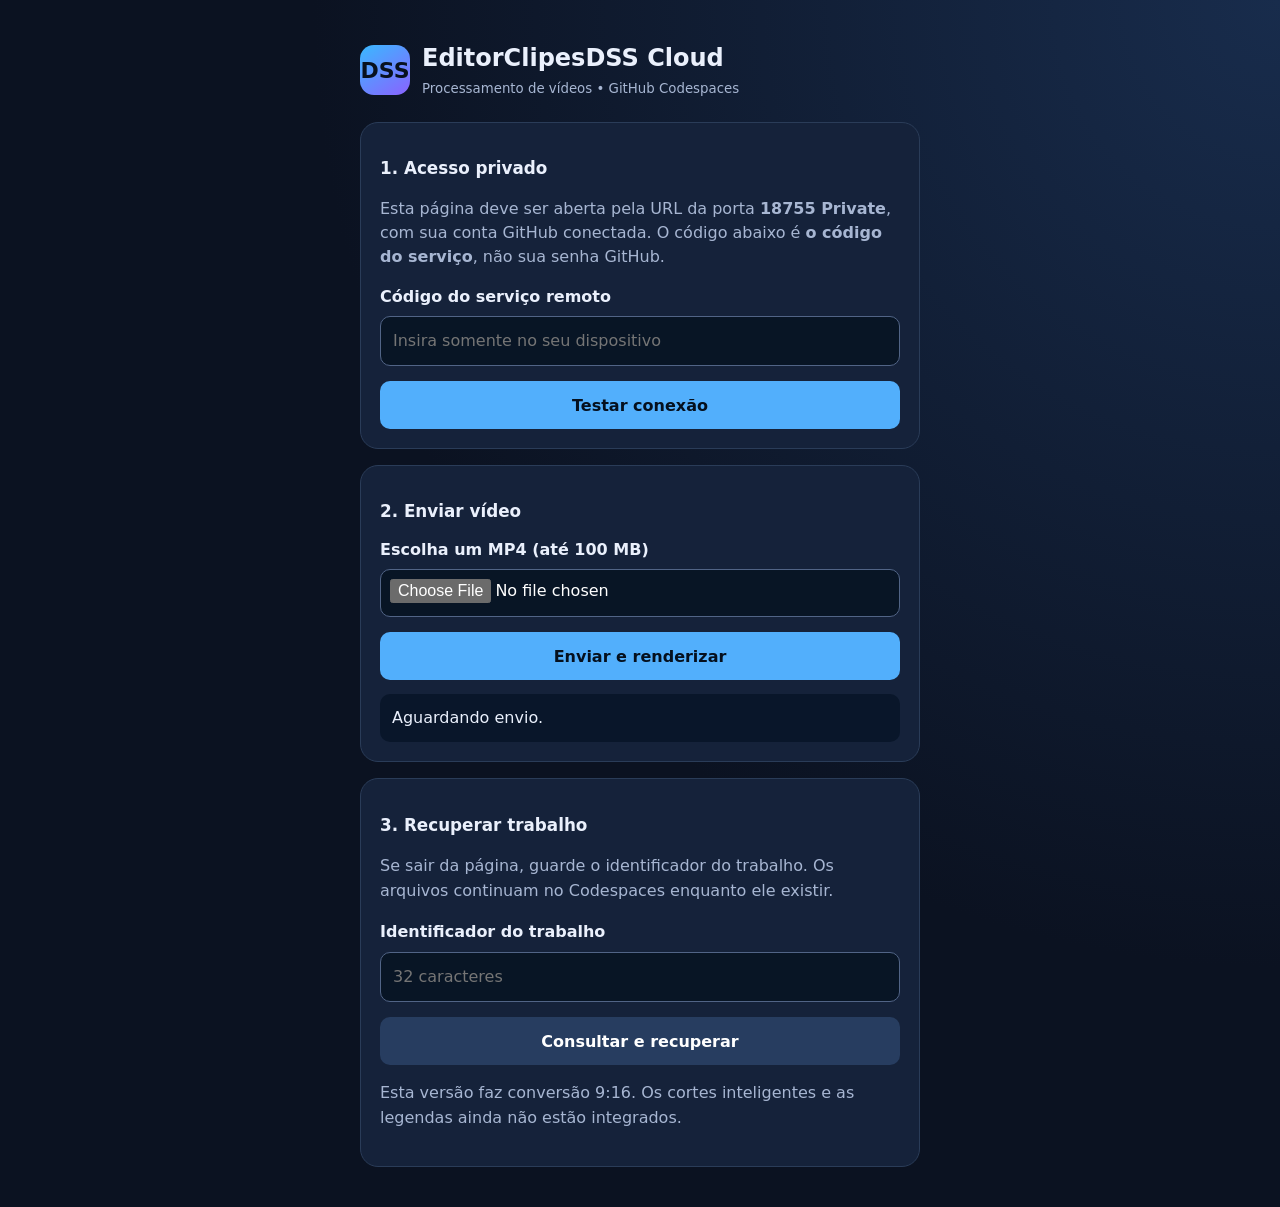
==== EditorClipesDSS/cloud/mobile.html @ 79ea86d0 "Add mobile-friendly browser upload and download dashboard for private Codespaces" ====
<!doctype html>
<html lang="pt-BR">
<head>
<meta charset="utf-8">
<meta name="viewport" content="width=device-width, initial-scale=1">
<meta name="referrer" content="no-referrer">
<title>EditorClipesDSS Cloud</title>
<style>
:root{color-scheme:dark;font:16px/1.5 system-ui,-apple-system,Segoe UI,sans-serif;background:#0b1221;color:#eaf0fc}
*{box-sizing:border-box}
body{margin:0;padding:20px 14px;min-height:100vh;background:radial-gradient(circle at 100% 0%,#182c4c 0%,#0b1221 55%)}
main{max-width:560px;margin:20px auto}.brand{display:flex;align-items:center;gap:12px;margin-bottom:22px}
.logo{display:grid;place-items:center;background:linear-gradient(145deg,#39b9ff,#8a62ff);font-weight:900;color:#08111f;width:50px;height:50px;border-radius:14px;font-size:22px}
h1{font-size:1.5rem;margin:0}small,.muted{color:#a7b6d2}h2{font-size:1.05rem}
section{padding:19px;margin-bottom:16px;background:#15223a;border:1px solid #2a3c58;border-radius:18px}
label{display:block;font-weight:600;margin:14px 0 7px}
input{width:100%;min-height:48px;border-radius:10px;border:1px solid #516486;background:#081525;color:#fff;padding:12px;font:inherit}
input[type=file]{padding:9px}button{background:#52affc;color:#05101e;font:700 1rem system-ui;border:0;border-radius:10px;padding:14px;min-height:48px;cursor:pointer;width:100%;margin-top:15px}
button.secondary{background:#273d60;color:white}
button:disabled{opacity:.55;cursor:not-allowed}
#status{white-space:pre-wrap;overflow-wrap:anywhere;margin-top:14px;padding:12px;background:#09162a;border-radius:10px}
progress{width:100%;height:12px;margin-top:12px;accent-color:#52affc}
.help{line-height:1.55}a{color:#8fd3ff}kbd{font-size:0.85rem;background:#263754;padding:2px 5px;border-radius:4px}
</style>
</head>
<body>
<main>
<header class="brand"><div class="logo">DSS</div><div><h1>EditorClipesDSS Cloud</h1><small>Processamento de vídeos • GitHub Codespaces</small></div></header>
<section>
<h2>1. Acesso privado</h2>
<p class="muted">Esta página deve ser aberta pela URL da porta <strong>18755 Private</strong>, com sua conta GitHub conectada. O código abaixo é <strong>o código do serviço</strong>, não sua senha GitHub.</p>
<label for="token">Código do serviço remoto</label>
<input id="token" type="password" autocomplete="off" placeholder="Insira somente no seu dispositivo">
<button id="verify">Testar conexão</button>
</section>
<section>
<h2>2. Enviar vídeo</h2>
<label for="video">Escolha um MP4 (até 100 MB)</label>
<input id="video" type="file" accept="video/mp4,.mp4">
<button id="send">Enviar e renderizar</button>
<progress id="progress" max="100" value="0" hidden></progress>
<div id="status" role="status" aria-live="polite">Aguardando envio.</div>
<button id="download" hidden>Baixar MP4 concluído</button>
</section>
<section class="help">
<h2>3. Recuperar trabalho</h2>
<p class="muted">Se sair da página, guarde o identificador do trabalho. Os arquivos continuam no Codespaces enquanto ele existir.</p>
<label for="job">Identificador do trabalho</label>
<input id="job" autocomplete="off" spellcheck="false" placeholder="32 caracteres">
<button id="check" class="secondary">Consultar e recuperar</button>
<p class="muted">Esta versão faz conversão 9:16. Os cortes inteligentes e as legendas ainda não estão integrados.</p>
</section>
</main>
<script>
(() => {
"use strict";
const $ = id => document.getElementById(id);
const status = message => { $("status").textContent = message; };
let activeJob = "";
let pollHandle = null;
const token = () => $("token").value.trim();
const auth = () => {
  if (!token()) throw new Error("Informe o código do serviço.");
  return {"Authorization": "Bearer " + token()};
};
function fail(error) { status("Erro: " + (error?.message || String(error))); }
async function request(path) {
  const res = await fetch(path, {headers:auth(),cache:"no-store",credentials:"same-origin",redirect:"error"});
  if (!res.ok) throw new Error("HTTP " + res.status + ". Verifique sua conexão privada e o código.");
  if (!(res.headers.get("content-type") || "").includes("application/json")) throw new Error("O GitHub pode estar solicitando login no navegador.");
  return await res.json();
}
$("verify").onclick = async () => {
  try { status("Testando conexão…"); const response = await request("/health"); status(response.status === "ok" ? "Servidor online e autenticado!" : "Resposta inesperada."); } catch(e){fail(e);}
};
const messages = {queued:"Na fila…",running:"Renderizando vídeo…",done:"Vídeo pronto para baixar!",error:"Falha no processamento."};
async function refresh() {
  if (!activeJob) return;
  try {
    const job = await request("/jobs/" + activeJob);
    status((messages[job.status] || job.status) + (job.error ? "\n" + job.error : "") + "\nID: " + activeJob);
    $("download").hidden = job.status !== "done";
    if (job.status === "queued" || job.status === "running") {
      pollHandle = setTimeout(refresh, 3000);
    }
  } catch(e) {fail(e);}
}
function watch(id) {
  clearTimeout(pollHandle);
  activeJob = id;
  $("job").value = id;
  $("download").hidden = true;
  refresh();
}
$("check").onclick = () => {
  const id = $("job").value.trim();
  if (!/^[0-9a-f]{32}$/.test(id)) {status("Informe um ID de trabalho válido.");return;}
  watch(id);
};
$("send").onclick = () => {
  try {
    const file = $("video").files[0];
    if (!file) throw new Error("Escolha um arquivo MP4.");
    if (file.size <= 0 || file.size > 100 * 1024 * 1024) throw new Error("O vídeo precisa ter até 100 MB.");
    const headers = auth();
    const request = new XMLHttpRequest();
    request.open("POST", "/jobs");
    request.withCredentials = true;
    request.setRequestHeader("Authorization", headers.Authorization);
    request.setRequestHeader("Content-Type", "video/mp4");
    $("send").disabled = true;
    $("progress").hidden = false;
    $("progress").value = 0;
    status("Enviando vídeo…");
    request.upload.onprogress = e => {if(e.lengthComputable){$("progress").value = Math.floor(100*e.loaded/e.total);status("Enviando: " + $("progress").value + "%");}};
    request.onload = () => {
      $("send").disabled = false;
      if(request.status !== 202){status("Erro no envio: HTTP " + request.status);return;}
      try { const response = JSON.parse(request.responseText);watch(response.id);}catch(e){fail(e);}
    };
    request.onerror = () => {$("send").disabled=false;status("Erro de rede no envio. Verifique a porta privada do GitHub.");};
    request.send(file);
  } catch(e){fail(e);}
};
$("download").onclick = async () => {
  try {
    if (!activeJob || !/^[0-9a-f]{32}$/.test(activeJob)) throw new Error("Trabalho inválido");
    status("Baixando MP4...");
    const response = await fetch("/jobs/" + activeJob + "/output", {headers:auth(),credentials:"same-origin",redirect:"error",cache:"no-store"});
    if (!response.ok || !(response.headers.get("content-type") || "").includes("video/mp4")) throw new Error("MP4 ainda não disponível.");
    const file = await response.blob();
    const url = URL.createObjectURL(file);
    const link = document.createElement("a");
    link.href=url;link.download="EditorClipesDSS_"+activeJob.slice(0,8)+".mp4";
    document.body.appendChild(link);link.click();link.remove();
    setTimeout(() => URL.revokeObjectURL(url), 60000);
    status("Download iniciado. Confira os downloads do navegador.");
  } catch(e){fail(e);}
};
})();
</script>
</body>
</html>
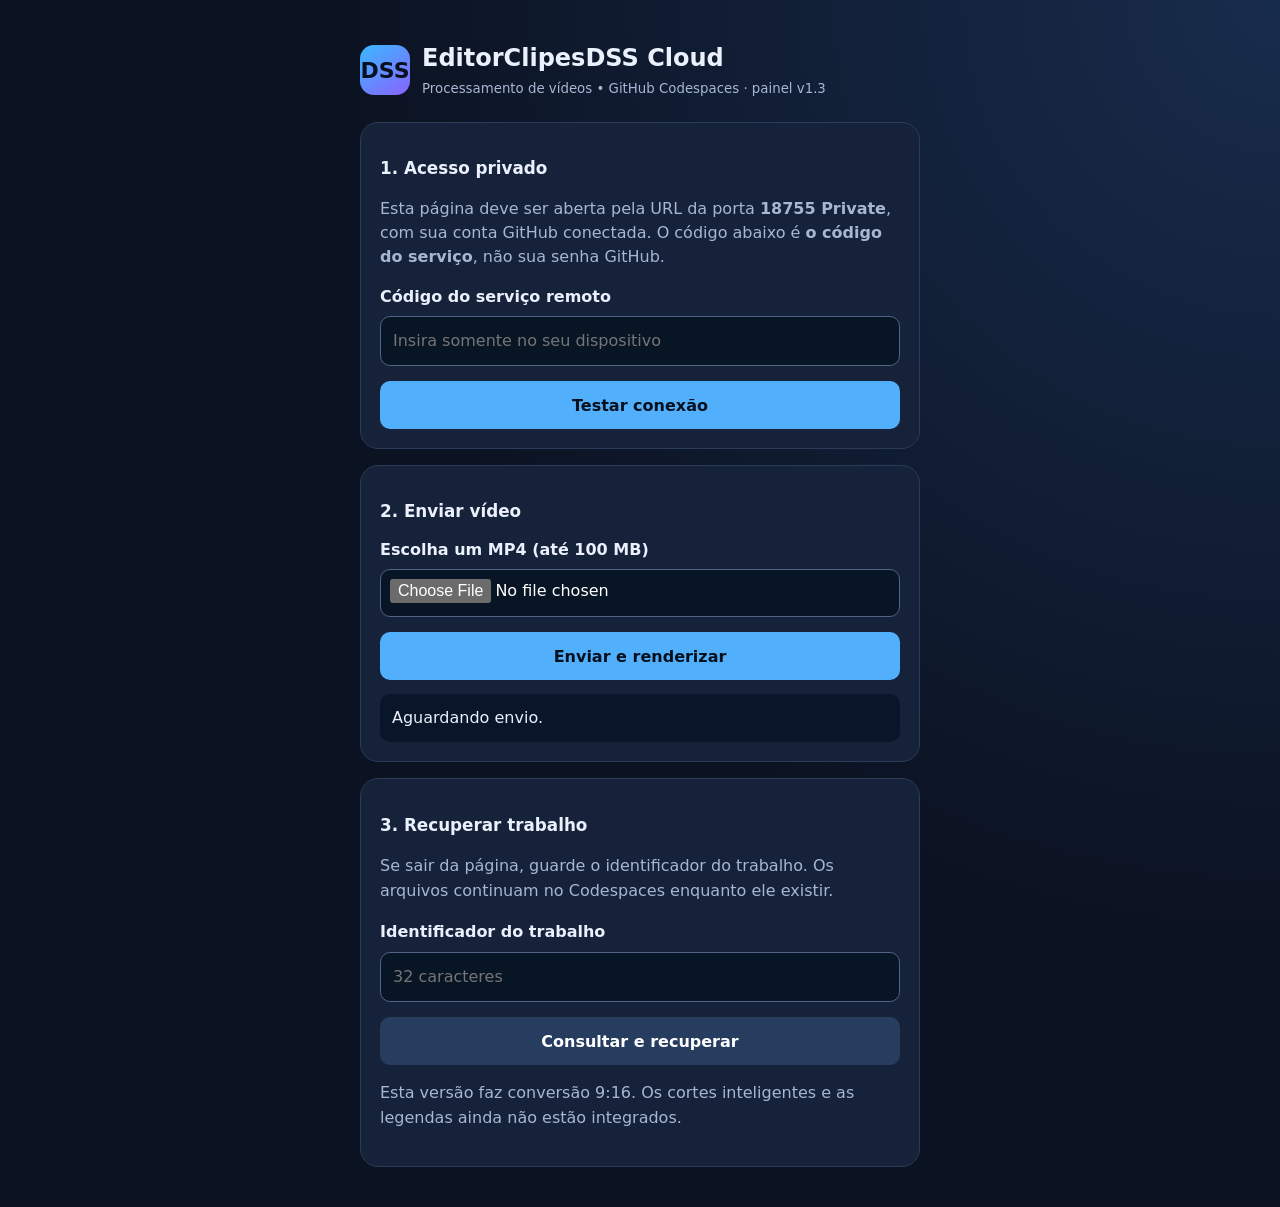
==== commit 102b0ad4: "Show clear GitHub-versus-service 401 diagnostics in private mobile panel" ====
--- a/EditorClipesDSS/cloud/mobile.html
+++ b/EditorClipesDSS/cloud/mobile.html
@@ -25,7 +25,7 @@
 </head>
 <body>
 <main>
-<header class="brand"><div class="logo">DSS</div><div><h1>EditorClipesDSS Cloud</h1><small>Processamento de vídeos • GitHub Codespaces</small></div></header>
+<header class="brand"><div class="logo">DSS</div><div><h1>EditorClipesDSS Cloud</h1><small>Processamento de vídeos • GitHub Codespaces · painel v1.3</small></div></header>
 <section>
 <h2>1. Acesso privado</h2>
 <p class="muted">Esta página deve ser aberta pela URL da porta <strong>18755 Private</strong>, com sua conta GitHub conectada. O código abaixo é <strong>o código do serviço</strong>, não sua senha GitHub.</p>
@@ -61,12 +61,20 @@
 const token = () => $("token").value.trim();
 const auth = () => {
   if (!token()) throw new Error("Informe o código do serviço.");
-  return {"Authorization": "Bearer " + token()};
+  return {"X-EditorClipes-Token": token()};
 };
 function fail(error) { status("Erro: " + (error?.message || String(error))); }
 async function request(path) {
   const res = await fetch(path, {headers:auth(),cache:"no-store",credentials:"same-origin",redirect:"error"});
-  if (!res.ok) throw new Error("HTTP " + res.status + ". Verifique sua conexão privada e o código.");
+  if (!res.ok) {
+    if (res.status === 401) {
+      if (res.headers.get("X-EditorClipes-Service") === "cloud-python") {
+        throw new Error("HTTP 401 do EditorClipesDSS: o codigo digitado nao confere com o codigo carregado pelo servidor. Verifique se o servidor foi reiniciado depois da ultima troca.");
+      }
+      throw new Error("HTTP 401 do GitHub/proxy: a requisicao nao chegou autenticada ao servico. Confira se a pagina foi aberta pela porta 18755 Private com a conta GitHub conectada.");
+    }
+    throw new Error("HTTP " + res.status + ". A requisicao foi recusada.");
+  }
   if (!(res.headers.get("content-type") || "").includes("application/json")) throw new Error("O GitHub pode estar solicitando login no navegador.");
   return await res.json();
 }
@@ -106,7 +114,7 @@
     const request = new XMLHttpRequest();
     request.open("POST", "/jobs");
     request.withCredentials = true;
-    request.setRequestHeader("Authorization", headers.Authorization);
+    request.setRequestHeader("X-EditorClipes-Token", headers["X-EditorClipes-Token"]);
     request.setRequestHeader("Content-Type", "video/mp4");
     $("send").disabled = true;
     $("progress").hidden = false;
